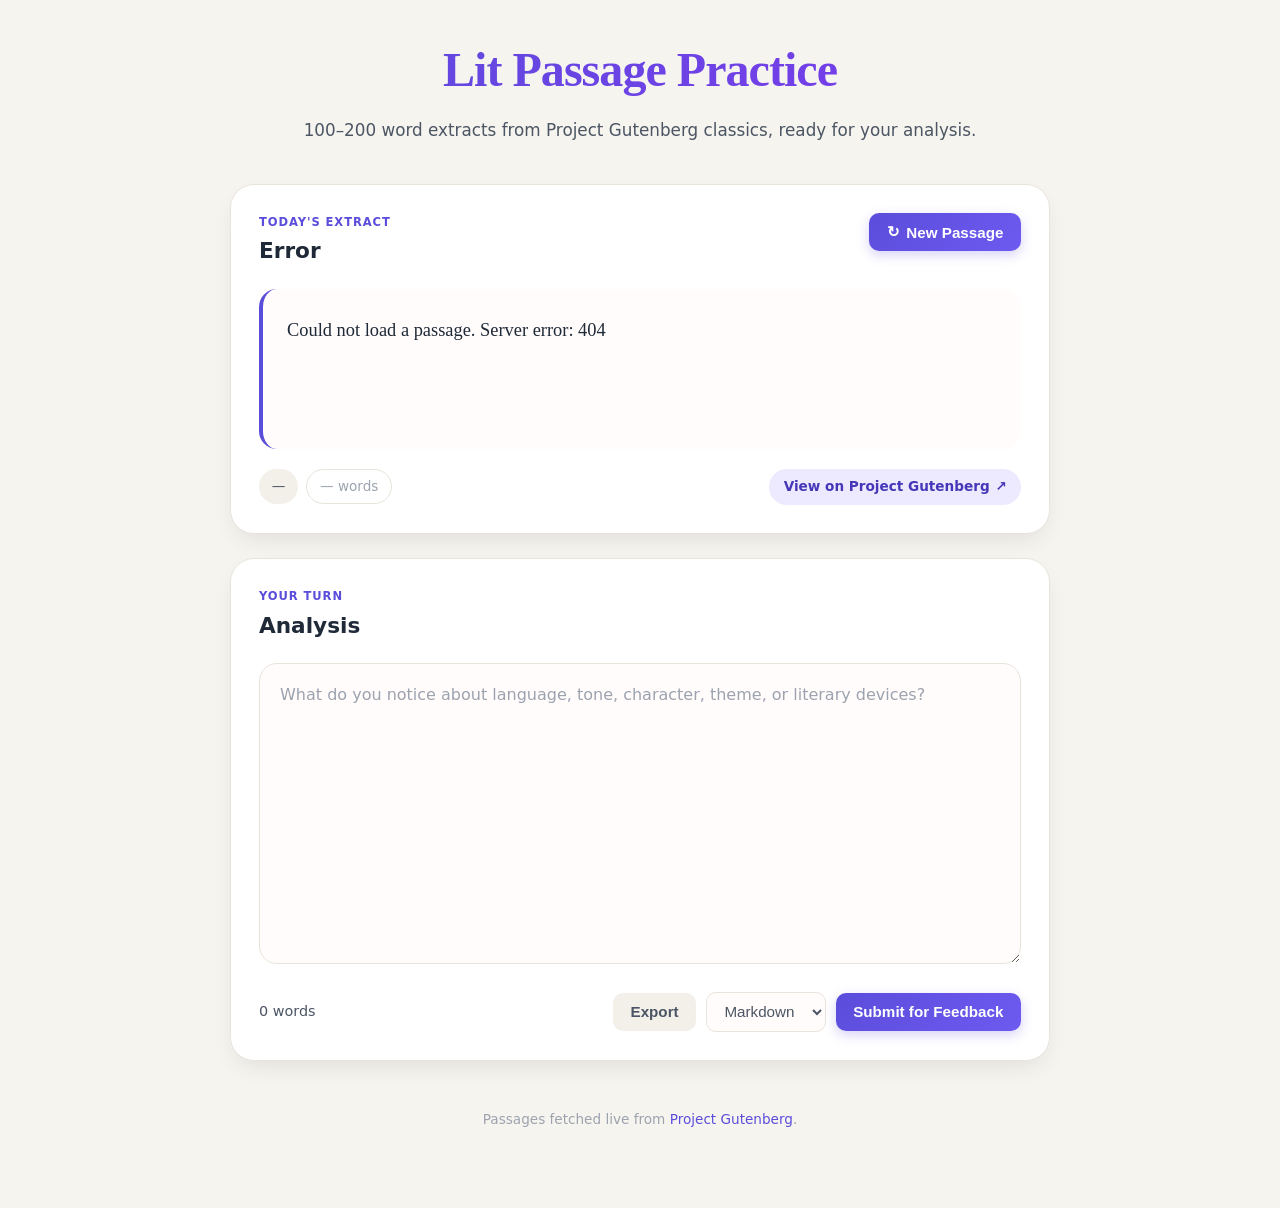
==== static/index.html @ 5022df82 "initial commit" ====
<!DOCTYPE html>
<html lang="en">
<head>
    <meta charset="UTF-8">
    <meta name="viewport" content="width=device-width, initial-scale=1.0">
    <title>Lit Passage Practice</title>
    <link rel="stylesheet" href="/static/style.css">
</head>
<body>
    <div class="page">
        <header class="site-header">
            <h1 class="brand">Lit Passage Practice</h1>
            <p class="tagline">100–200 word extracts from Project Gutenberg classics, ready for your analysis.</p>
        </header>

        <main class="stack">
            <section class="panel" id="passage-panel" aria-live="polite">
                <div class="panel-head">
                    <div class="panel-title-group">
                        <span class="eyebrow">Today's extract</span>
                        <h2 id="passage-title">Loading a passage…</h2>
                    </div>
                    <button id="new-passage-btn" class="btn btn-primary">
                        <span class="btn-icon" aria-hidden="true">↻</span>
                        New Passage
                    </button>
                </div>

                <blockquote class="passage" id="passage-box">
                    <div class="shimmer" id="passage-shimmer"><span></span><span></span><span></span></div>
                </blockquote>

                <div class="panel-foot">
                    <div class="chips">
                        <span class="chip" id="passage-author">—</span>
                        <span class="chip chip-muted" id="passage-word-count">— words</span>
                    </div>
                    <a id="source-link" class="link-chip" href="#" target="_blank" rel="noopener noreferrer">
                        View on Project Gutenberg
                        <span aria-hidden="true">↗</span>
                    </a>
                </div>
            </section>

            <section class="panel" id="analysis-panel">
                <div class="panel-head">
                    <div class="panel-title-group">
                        <span class="eyebrow">Your turn</span>
                        <h2>Analysis</h2>
                    </div>
                </div>

                <label for="response-input" class="sr-only">Write your analysis</label>
                <textarea
                    id="response-input"
                    class="analysis-input"
                    placeholder="What do you notice about language, tone, character, theme, or literary devices?"
                    rows="10"
                ></textarea>

                <div class="panel-foot">
                    <span class="word-counter" id="response-word-count">0 words</span>
                    <div class="button-row">
                        <button id="export-btn" class="btn btn-secondary">Export</button>
                        <select id="export-format" class="select" aria-label="Export format">
                            <option value="markdown">Markdown</option>
                            <option value="json">JSON</option>
                        </select>
                        <button id="submit-btn" class="btn btn-primary">Submit for Feedback</button>
                    </div>
                </div>
            </section>

            <section class="panel feedback-panel hidden" id="feedback-card" aria-live="polite">
                <div class="feedback-header">
                    <div class="score-ring" id="score-ring" aria-hidden="true">
                        <span id="score-value">0/0</span>
                    </div>
                    <div class="feedback-title">
                        <span class="eyebrow">Rubric result</span>
                        <h2 id="rating">—</h2>
                    </div>
                </div>

                <ul class="checklist" id="checklist"></ul>

                <div class="suggestions" id="suggestions">
                    <h3>Suggestions</h3>
                    <ul></ul>
                </div>
            </section>
        </main>

        <footer class="site-footer">
            <p>Passages fetched live from <a href="https://www.gutenberg.org/" target="_blank" rel="noopener noreferrer">Project Gutenberg</a>.</p>
        </footer>
    </div>

    <script src="/static/app.js"></script>
</body>
</html>
---- static/style.css ----
/* --------------------------------------------------------------------------
   Lit Passage Practice — polished, calm aesthetic
   -------------------------------------------------------------------------- */

:root {
    /* Warm, paper-like palette */
    --bg: #f6f4ef;
    --surface: #ffffff;
    --surface-elevated: #fffcfb;
    --ink: #1f2937;
    --ink-light: #4b5563;
    --muted: #9ca3af;
    --border: #e8e4dc;
    --primary: #5b4ddb;
    --primary-dark: #4537b8;
    --primary-soft: #ede9fe;
    --secondary: #f3f0ea;
    --secondary-hover: #e9e4dc;
    --success: #10b981;
    --success-soft: #d1fae5;
    --warning: #f59e0b;
    --warning-soft: #fef3c7;
    --danger: #ef4444;
    --danger-soft: #fee2e2;

    --radius-sm: 10px;
    --radius: 18px;
    --radius-lg: 24px;
    --shadow-sm: 0 1px 2px rgba(31, 41, 55, 0.04);
    --shadow: 0 10px 25px -8px rgba(31, 41, 55, 0.12);
    --shadow-lg: 0 20px 40px -12px rgba(31, 41, 55, 0.18);

    --font-body: system-ui, -apple-system, BlinkMacSystemFont, "Segoe UI", Roboto, "Helvetica Neue", Arial, sans-serif;
    --font-serif: Georgia, "Times New Roman", "Apple Garamond", "Sitka Text", serif;
}

* {
    box-sizing: border-box;
}

html {
    scroll-behavior: smooth;
}

body {
    margin: 0;
    font-family: var(--font-body);
    background: var(--bg);
    color: var(--ink);
    line-height: 1.6;
    -webkit-font-smoothing: antialiased;
    -moz-osx-font-smoothing: grayscale;
}

.page {
    max-width: 860px;
    margin: 0 auto;
    padding: 2rem 1.25rem 4rem;
}

/* Header */
.site-header {
    text-align: center;
    margin-bottom: 2.5rem;
    animation: fade-in-down 0.6s ease both;
}

.brand {
    font-family: var(--font-serif);
    font-size: clamp(2rem, 6vw, 3rem);
    font-weight: 700;
    margin: 0;
    letter-spacing: -0.02em;
    background: linear-gradient(135deg, var(--primary) 0%, #7c3aed 100%);
    -webkit-background-clip: text;
    background-clip: text;
    color: transparent;
}

.tagline {
    margin: 0.5rem 0 0;
    color: var(--ink-light);
    font-size: 1.05rem;
}

/* Main stack */
.stack {
    display: grid;
    gap: 1.5rem;
}

/* Panels */
.panel {
    background: var(--surface);
    border: 1px solid var(--border);
    border-radius: var(--radius-lg);
    box-shadow: var(--shadow);
    padding: 1.75rem;
    transition: transform 0.2s ease, box-shadow 0.2s ease;
    animation: fade-in-up 0.5s ease both;
}

.panel:hover {
    box-shadow: var(--shadow-lg);
}

.panel-head {
    display: flex;
    justify-content: space-between;
    align-items: flex-start;
    gap: 1rem;
    margin-bottom: 1.25rem;
    flex-wrap: wrap;
}

.panel-title-group {
    display: flex;
    flex-direction: column;
    gap: 0.2rem;
}

.eyebrow {
    text-transform: uppercase;
    font-size: 0.72rem;
    font-weight: 700;
    letter-spacing: 0.08em;
    color: var(--primary);
}

.panel h2 {
    margin: 0;
    font-size: 1.35rem;
    font-weight: 650;
}

.panel-foot {
    display: flex;
    justify-content: space-between;
    align-items: center;
    gap: 1rem;
    margin-top: 1.25rem;
    flex-wrap: wrap;
}

/* Passage */
.passage {
    margin: 0;
    padding: 1.5rem;
    background: var(--surface-elevated);
    border-left: 4px solid var(--primary);
    border-radius: var(--radius);
    font-family: var(--font-serif);
    font-size: 1.15rem;
    line-height: 1.85;
    color: var(--ink);
    white-space: pre-wrap;
    min-height: 160px;
    transition: opacity 0.3s ease;
}

.passage.is-loading {
    opacity: 0.7;
}

/* Shimmer loading state */
.shimmer {
    display: flex;
    flex-direction: column;
    gap: 0.75rem;
}

.shimmer span {
    height: 1rem;
    background: linear-gradient(90deg, #f0ede6 25%, #f7f5f0 50%, #f0ede6 75%);
    background-size: 200% 100%;
    border-radius: 999px;
    animation: shimmer 1.4s infinite linear;
}

.shimmer span:nth-child(1) { width: 100%; }
.shimmer span:nth-child(2) { width: 92%; }
.shimmer span:nth-child(3) { width: 76%; }

@keyframes shimmer {
    0% { background-position: 200% 0; }
    100% { background-position: -200% 0; }
}

/* Chips */
.chips {
    display: flex;
    flex-wrap: wrap;
    gap: 0.5rem;
}

.chip {
    display: inline-flex;
    align-items: center;
    padding: 0.35rem 0.8rem;
    border-radius: 999px;
    background: var(--secondary);
    color: var(--ink-light);
    font-size: 0.85rem;
    font-weight: 500;
}

.chip-muted {
    background: transparent;
    border: 1px solid var(--border);
    color: var(--muted);
}

.link-chip {
    display: inline-flex;
    align-items: center;
    gap: 0.35rem;
    padding: 0.45rem 0.9rem;
    border-radius: 999px;
    background: var(--primary-soft);
    color: var(--primary-dark);
    font-size: 0.85rem;
    font-weight: 600;
    text-decoration: none;
    transition: background 0.2s ease, transform 0.15s ease;
}

.link-chip:hover {
    background: #dcd4f7;
    transform: translateY(-1px);
}

/* Analysis input */
.analysis-input {
    width: 100%;
    padding: 1.1rem 1.25rem;
    border: 1.5px solid var(--border);
    border-radius: var(--radius);
    background: var(--surface-elevated);
    color: var(--ink);
    font-family: var(--font-body);
    font-size: 1rem;
    line-height: 1.65;
    resize: vertical;
    min-height: 180px;
    transition: border-color 0.2s ease, box-shadow 0.2s ease, background 0.2s ease;
}

.analysis-input::placeholder {
    color: var(--muted);
}

.analysis-input:hover {
    border-color: #d6d0c4;
}

.analysis-input:focus {
    outline: none;
    border-color: var(--primary);
    background: #fff;
    box-shadow: 0 0 0 4px var(--primary-soft);
}

.word-counter {
    font-size: 0.9rem;
    color: var(--ink-light);
    font-weight: 500;
}

/* Buttons */
.button-row {
    display: flex;
    align-items: center;
    gap: 0.6rem;
    flex-wrap: wrap;
}

.btn {
    display: inline-flex;
    align-items: center;
    justify-content: center;
    gap: 0.4rem;
    border: none;
    border-radius: var(--radius-sm);
    padding: 0.65rem 1.1rem;
    font-size: 0.95rem;
    font-weight: 600;
    cursor: pointer;
    transition: transform 0.15s ease, box-shadow 0.2s ease, background 0.2s ease;
}

.btn:hover:not(:disabled) {
    transform: translateY(-1px);
}

.btn:active:not(:disabled) {
    transform: translateY(0);
}

.btn:disabled {
    opacity: 0.55;
    cursor: not-allowed;
}

.btn-primary {
    background: linear-gradient(135deg, var(--primary) 0%, #6d5af0 100%);
    color: #fff;
    box-shadow: 0 4px 12px rgba(91, 77, 219, 0.25);
}

.btn-primary:hover:not(:disabled) {
    background: linear-gradient(135deg, var(--primary-dark) 0%, var(--primary) 100%);
    box-shadow: 0 6px 16px rgba(91, 77, 219, 0.32);
}

.btn-secondary {
    background: var(--secondary);
    color: var(--ink-light);
}

.btn-secondary:hover:not(:disabled) {
    background: var(--secondary-hover);
}

.btn-icon {
    display: inline-block;
    transition: transform 0.3s ease;
}

.btn-primary:hover .btn-icon {
    transform: rotate(180deg);
}

.select {
    padding: 0.6rem 0.85rem;
    border: 1.5px solid var(--border);
    border-radius: var(--radius-sm);
    background: var(--surface-elevated);
    color: var(--ink-light);
    font-size: 0.95rem;
    font-weight: 500;
    cursor: pointer;
    transition: border-color 0.2s ease;
}

.select:focus {
    outline: none;
    border-color: var(--primary);
}

/* Feedback panel */
.feedback-panel {
    border-top: 6px solid var(--primary);
}

.feedback-panel.hidden {
    display: none;
}

.feedback-header {
    display: flex;
    align-items: center;
    gap: 1rem;
    margin-bottom: 1.25rem;
}

.score-ring {
    position: relative;
    width: 72px;
    height: 72px;
    border-radius: 50%;
    display: grid;
    place-items: center;
    background: conic-gradient(var(--primary) var(--score-angle, 0deg), var(--secondary) 0deg);
    box-shadow: inset 0 0 0 4px var(--surface);
    flex-shrink: 0;
    transition: background 0.5s ease;
}

.score-ring::before {
    content: "";
    position: absolute;
    inset: 6px;
    border-radius: 50%;
    background: var(--surface);
}

.score-ring span {
    position: relative;
    z-index: 1;
    font-size: 0.95rem;
    font-weight: 700;
    color: var(--ink);
}

.feedback-title {
    display: flex;
    flex-direction: column;
    gap: 0.15rem;
}

.feedback-title h2 {
    margin: 0;
    font-size: 1.5rem;
}

.checklist {
    list-style: none;
    padding: 0;
    margin: 0 0 1.25rem;
    display: grid;
    gap: 0.6rem;
}

.checklist li {
    display: flex;
    align-items: center;
    gap: 0.75rem;
    padding: 0.85rem 1rem;
    border-radius: var(--radius-sm);
    background: var(--surface-elevated);
    border: 1px solid var(--border);
    transition: background 0.2s ease, transform 0.2s ease;
    animation: fade-in-up 0.35s ease both;
}

.checklist li.pass {
    background: var(--success-soft);
    border-color: #a7f3d0;
}

.checklist li.fail {
    background: var(--danger-soft);
    border-color: #fecaca;
}

.check-icon {
    width: 24px;
    height: 24px;
    border-radius: 50%;
    display: grid;
    place-items: center;
    font-size: 0.8rem;
    font-weight: 700;
    flex-shrink: 0;
}

.checklist li.pass .check-icon {
    background: var(--success);
    color: #fff;
}

.checklist li.fail .check-icon {
    background: var(--danger);
    color: #fff;
}

.check-label {
    font-size: 0.97rem;
    color: var(--ink-light);
}

.checklist li.pass .check-label {
    color: #065f46;
}

.checklist li.fail .check-label {
    color: #991b1b;
}

.suggestions {
    padding: 1.1rem 1.25rem;
    background: #fffbeb;
    border: 1px solid #fde68a;
    border-radius: var(--radius);
}

.suggestions h3 {
    margin: 0 0 0.6rem;
    font-size: 0.95rem;
    font-weight: 700;
    color: #92400e;
}

.suggestions ul {
    margin: 0;
    padding-left: 1.2rem;
}

.suggestions li {
    margin-bottom: 0.4rem;
    color: #78350f;
    font-size: 0.95rem;
}

.suggestions li:last-child {
    margin-bottom: 0;
}

/* Footer */
.site-footer {
    text-align: center;
    margin-top: 3rem;
    color: var(--muted);
    font-size: 0.85rem;
}

.site-footer a {
    color: var(--primary);
    text-decoration: none;
    font-weight: 500;
}

.site-footer a:hover {
    text-decoration: underline;
}

/* Utility */
.sr-only {
    position: absolute;
    width: 1px;
    height: 1px;
    padding: 0;
    margin: -1px;
    overflow: hidden;
    clip: rect(0, 0, 0, 0);
    white-space: nowrap;
    border: 0;
}

/* Animations */
@keyframes fade-in-up {
    from {
        opacity: 0;
        transform: translateY(12px);
    }
    to {
        opacity: 1;
        transform: translateY(0);
    }
}

@keyframes fade-in-down {
    from {
        opacity: 0;
        transform: translateY(-10px);
    }
    to {
        opacity: 1;
        transform: translateY(0);
    }
}

/* Responsive */
@media (max-width: 640px) {
    .page {
        padding: 1.25rem 1rem 3rem;
    }

    .panel {
        padding: 1.25rem;
        border-radius: var(--radius);
    }

    .panel-head {
        flex-direction: column;
        align-items: stretch;
    }

    .panel-foot {
        flex-direction: column;
        align-items: stretch;
    }

    .button-row {
        width: 100%;
    }

    .button-row .btn,
    .button-row .select {
        flex: 1;
    }

    .passage {
        font-size: 1.05rem;
        padding: 1.1rem;
    }

    .feedback-header {
        flex-direction: column;
        align-items: flex-start;
    }
}
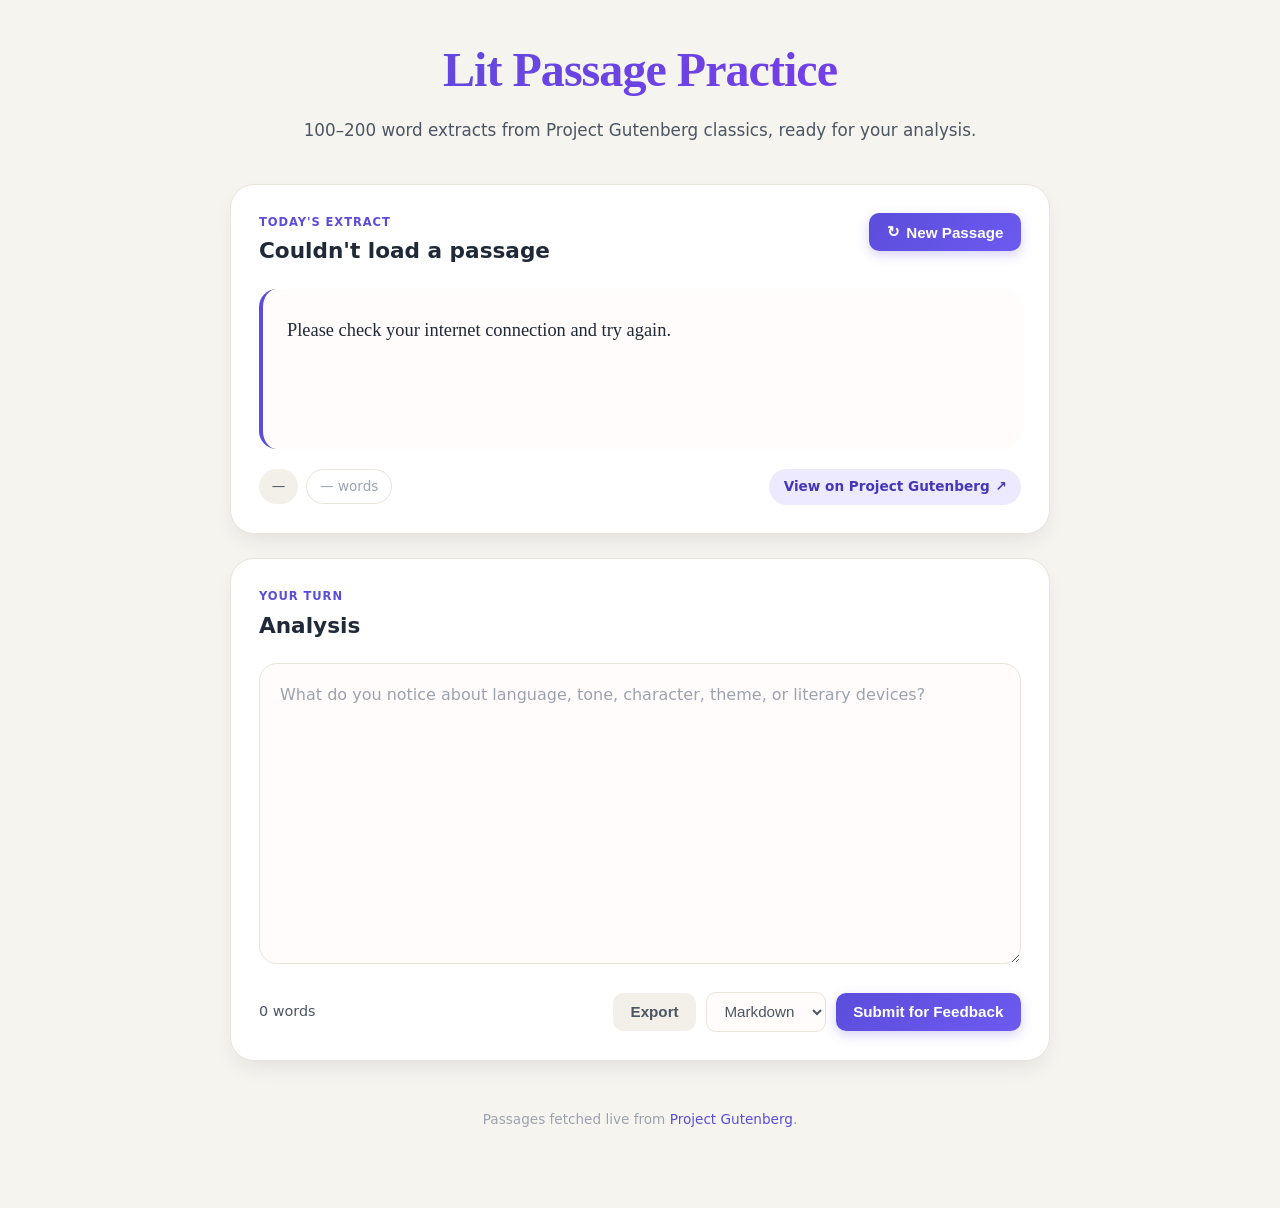
==== commit be5c06fd: "fix: address additional code review feedback" ====
--- a/static/index.html
+++ b/static/index.html
@@ -50,6 +50,10 @@
                     </div>
                 </div>
 
+                <p id="submit-warning" class="feedback-warning hidden" role="alert">
+                    Write a short analysis before submitting.
+                </p>
+
                 <label for="response-input" class="sr-only">Write your analysis</label>
                 <textarea
                     id="response-input"
--- a/static/style.css
+++ b/static/style.css
@@ -356,6 +356,16 @@
     display: none;
 }
 
+.feedback-warning {
+    color: var(--danger, #c0392b);
+    font-size: 0.9rem;
+    margin-bottom: 0.5rem;
+}
+
+.feedback-warning.hidden {
+    display: none;
+}
+
 .feedback-header {
     display: flex;
     align-items: center;
